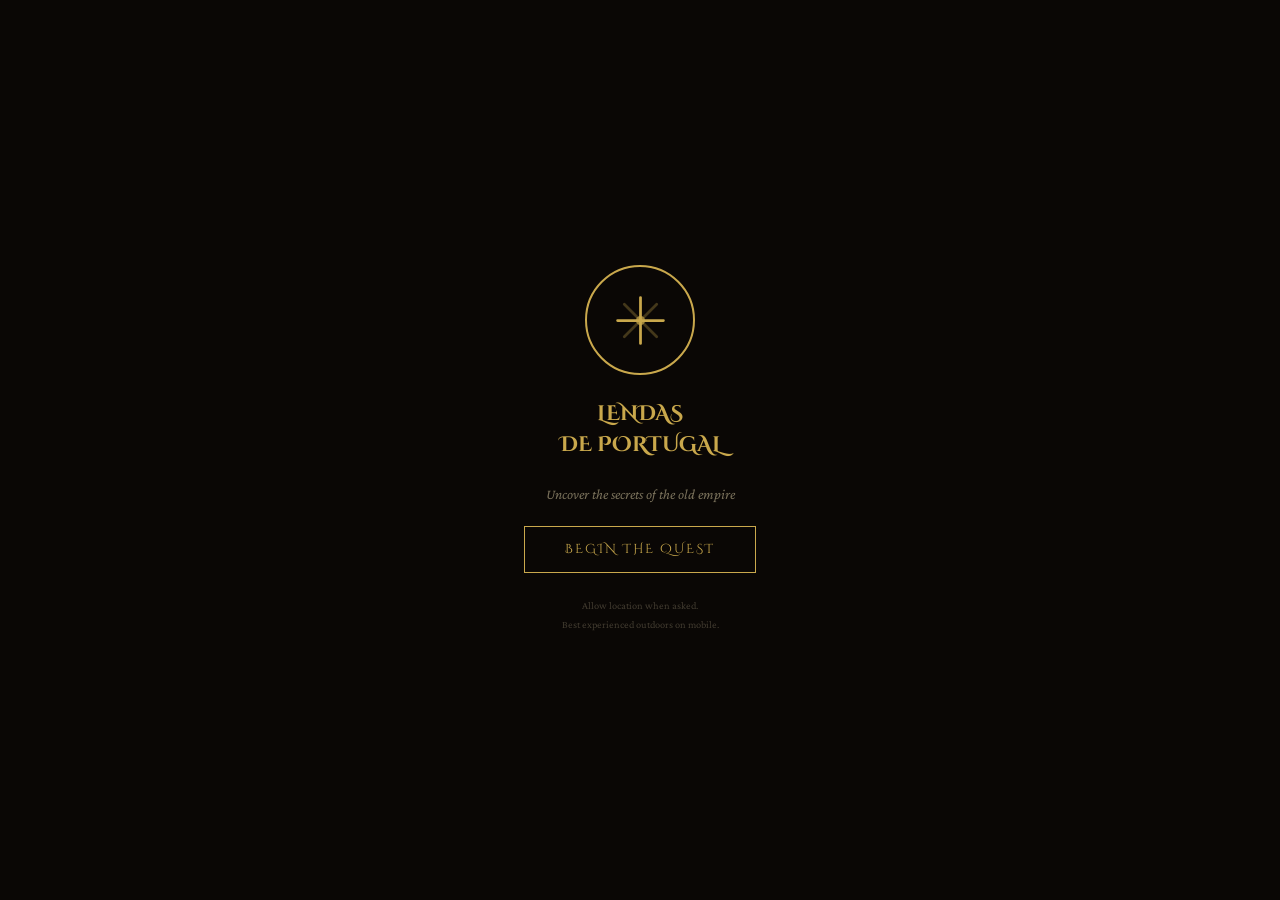
==== index.html @ df1fb3dd "rewrite - GPS polling fix for iOS" ====
<!DOCTYPE html>
<html lang="en">
<head>
  <meta charset="UTF-8"/>
  <meta name="viewport" content="width=device-width, initial-scale=1.0, user-scalable=no"/>
  <title>LENDAS DE PORTUGAL</title>
  <link href="https://fonts.googleapis.com/css2?family=Cinzel+Decorative:wght@400;700&family=Crimson+Pro:ital,wght@0,300;0,400;1,300&display=swap" rel="stylesheet"/>
  <style>
    *{box-sizing:border-box;margin:0;padding:0}
    :root{--gold:#c9a84c;--gold-light:#f0d080;--dark:#0a0705}
    body{font-family:'Crimson Pro',serif;background:var(--dark);color:#e8d9b0;height:100vh;overflow:hidden}

    .screen{position:fixed;inset:0;z-index:100;display:none;flex-direction:column;align-items:center;justify-content:center;gap:1.5rem;padding:2rem;background:var(--dark)}
    .screen.active{display:flex}
    .emblem{width:110px;height:110px;border:2px solid var(--gold);border-radius:50%;display:flex;align-items:center;justify-content:center;animation:spin 10s linear infinite}
    @keyframes spin{to{transform:rotate(360deg)}}
    .emblem svg{width:55px;height:55px}
    h1{font-family:'Cinzel Decorative',serif;font-size:1.3rem;color:var(--gold);text-align:center;line-height:1.5}
    .sub{font-style:italic;color:rgba(232,217,176,0.5);font-size:.9rem;text-align:center}
    .btn{font-family:'Cinzel Decorative',serif;font-size:.8rem;letter-spacing:.15em;padding:.9rem 2.5rem;border:1px solid var(--gold);background:transparent;color:var(--gold);cursor:pointer;transition:all .3s}
    .btn:active{background:var(--gold);color:var(--dark)}
    .hint{font-size:.65rem;color:rgba(232,217,176,0.25);text-align:center;line-height:1.8}

    #game{display:none;position:fixed;inset:0;flex-direction:column}
    #game.active{display:flex}
    #map-wrap{flex:1;position:relative;overflow:hidden;background:#0d0b08}
    canvas{position:absolute;inset:0;width:100%;height:100%}

    #debug{position:absolute;top:8px;left:8px;right:120px;font-family:monospace;font-size:.58rem;color:rgba(201,168,76,.85);background:rgba(10,7,5,.8);padding:6px 10px;border-radius:3px;line-height:1.9;pointer-events:none;z-index:10;border:1px solid rgba(201,168,76,.15)}
    #topright{position:absolute;top:8px;right:8px;text-align:right;z-index:10}
    .tokens-label{font-size:.55rem;letter-spacing:.1em;color:rgba(232,217,176,.4)}
    .tokens-val{font-family:'Cinzel Decorative',serif;font-size:1rem;color:var(--gold-light)}

    #panel{background:linear-gradient(to bottom,rgba(10,7,5,0),rgba(10,7,5,.98));padding:1rem 1.2rem 1.4rem}
    .row{display:flex;justify-content:space-between;align-items:center;margin-bottom:.4rem}
    .quest-tag{font-size:.58rem;letter-spacing:.2em;color:var(--gold);opacity:.7}
    .quest-name{font-family:'Cinzel Decorative',serif;font-size:.9rem;color:var(--gold-light);margin-bottom:.25rem}
    .quest-lore{font-style:italic;font-size:.82rem;color:rgba(232,217,176,.6);line-height:1.45;margin-bottom:.7rem}
    .dist-row{display:flex;align-items:center;gap:.7rem;margin-bottom:.7rem}
    .dist-label{font-size:.6rem;letter-spacing:.1em;color:rgba(232,217,176,.35);min-width:55px}
    .dist-bar{flex:1;height:2px;background:rgba(201,168,76,.12);border-radius:1px;overflow:hidden}
    .dist-fill{height:100%;background:var(--gold);transition:width .8s ease;width:0%}
    .dist-val{font-family:'Cinzel Decorative',serif;font-size:.72rem;color:var(--gold);min-width:48px;text-align:right}
    .poi-list{display:flex;gap:.5rem;overflow-x:auto;scrollbar-width:none;padding-bottom:2px}
    .poi-list::-webkit-scrollbar{display:none}
    .poi-card{flex-shrink:0;width:105px;border:1px solid rgba(201,168,76,.18);padding:.55rem;cursor:pointer;transition:all .2s;background:rgba(10,7,5,.5)}
    .poi-card.active{border-color:var(--gold);background:rgba(201,168,76,.07)}
    .poi-card.found{border-color:#4a9a5a;background:rgba(26,74,42,.2)}
    .poi-icon{font-size:1.2rem;margin-bottom:.15rem}
    .poi-name{font-size:.62rem;font-family:'Cinzel Decorative',serif;color:var(--gold-light);line-height:1.3}
    .poi-dist{font-size:.58rem;color:rgba(232,217,176,.3);margin-top:.1rem}
    .poi-found{font-size:.58rem;color:#4a9a5a;margin-top:.1rem}

    #found-popup{position:fixed;inset:0;z-index:200;background:rgba(10,7,5,.94);display:none;flex-direction:column;align-items:center;justify-content:center;gap:1.1rem;padding:2rem}
    #found-popup.show{display:flex}
    .found-glow{width:85px;height:85px;border-radius:50%;background:radial-gradient(circle,rgba(201,168,76,.2),transparent 70%);display:flex;align-items:center;justify-content:center;font-size:2.6rem;animation:glow 1.5s ease-in-out infinite}
    @keyframes glow{0%,100%{box-shadow:0 0 18px rgba(201,168,76,.15)}50%{box-shadow:0 0 45px rgba(201,168,76,.45)}}
    .found-title{font-family:'Cinzel Decorative',serif;font-size:1rem;color:var(--gold);text-align:center}
    .found-desc{font-style:italic;font-size:.88rem;color:rgba(232,217,176,.72);text-align:center;max-width:290px;line-height:1.55}
    .found-rl{font-size:.58rem;letter-spacing:.15em;color:rgba(201,168,76,.45);text-align:center}
    .found-rv{font-family:'Cinzel Decorative',serif;font-size:1.4rem;color:var(--gold-light);text-align:center}
  </style>
</head>
<body>

<div class="screen active" id="start-screen">
  <div class="emblem">
    <svg viewBox="0 0 60 60" fill="none">
      <path d="M30 5L30 55M5 30L55 30" stroke="#c9a84c" stroke-width="3" stroke-linecap="round"/>
      <path d="M30 5L30 55M5 30L55 30" stroke="#c9a84c" stroke-width="3" stroke-linecap="round" opacity=".3" transform="rotate(45 30 30)"/>
      <circle cx="30" cy="30" r="5" fill="#c9a84c" opacity=".7"/>
    </svg>
  </div>
  <h1>LENDAS<br/>DE PORTUGAL</h1>
  <p class="sub">Uncover the secrets of the old empire</p>
  <button class="btn" id="start-btn">BEGIN THE QUEST</button>
  <p class="hint">Allow location when asked.<br/>Best experienced outdoors on mobile.</p>
</div>

<div id="game">
  <div id="map-wrap">
    <canvas id="canvas"></canvas>
    <div id="debug">Requesting GPS...</div>
    <div id="topright">
      <div class="tokens-label">TOKENS</div>
      <div class="tokens-val" id="tokens">⚜ 0</div>
    </div>
  </div>
  <div id="panel">
    <div class="quest-tag">ACTIVE QUEST</div>
    <div class="quest-name" id="q-name">Waiting for location...</div>
    <div class="quest-lore" id="q-lore">Stand outside and allow location access.</div>
    <div class="dist-row">
      <span class="dist-label">Distance</span>
      <div class="dist-bar"><div class="dist-fill" id="dist-fill"></div></div>
      <span class="dist-val" id="dist-val">— m</span>
    </div>
    <div class="poi-list" id="poi-list"></div>
  </div>
</div>

<div id="found-popup">
  <div class="found-glow" id="f-icon">🗝️</div>
  <div class="found-title" id="f-title"></div>
  <div class="found-desc" id="f-desc"></div>
  <div class="found-rl">TOKENS AWARDED</div>
  <div class="found-rv" id="f-reward"></div>
  <button class="btn" id="found-close">CONTINUE</button>
</div>

<script>
const QUESTS = [
  { id:'templar',   name:'The Templar Cipher',     icon:'⚔️',  tokens:50,  radius:25,
    desc:'"Seek the ancient seal near the fortress walls. The knights buried their secrets where the river meets the stone."',
    lore:'You found a Templar seal — marked with the cross of the warrior monks who once guarded Portugal\'s frontier.',
    offset:{x:120,y:-80} },
  { id:'moorish',   name:'The Moorish Scroll',      icon:'📜',  tokens:75,  radius:25,
    desc:'"In the shadow of the minaret turned church, a scroll waits for eyes that dare read the old tongue."',
    lore:'An ancient Arabic scroll describes the city before the Reconquista — vibrant markets, fountains, a living world.',
    offset:{x:-90,y:150} },
  { id:'navigator', name:"The Navigator's Compass", icon:'🧭',  tokens:100, radius:25,
    desc:'"Where the caravels were born, a compass points inward. Find it before the tide erases the mark."',
    lore:'A brass compass used by a navigator of the Age of Discovery — it still points toward the unknown.',
    offset:{x:200,y:100} },
  { id:'star',      name:'The Hidden Star',          icon:'✡️',  tokens:80,  radius:25,
    desc:'"In the old Judiaria, carved where hands once lit hidden candles — a six-pointed star endures."',
    lore:'A Star of David carved secretly by conversos during the Inquisition, hidden in plain sight for centuries.',
    offset:{x:-150,y:-120} }
];

// STATE
let totalTokens=0, found=new Set(), activeIdx=0, gpsCount=0;
let originLat=null, originLng=null;
let posX=0, posY=0;
let qPos=[];
let demoMode=false;
let keys={};
let W=0,H=0,canvas,ctx;
let lastTouch=null;
const SCALE=1.8;

// ── START ──
document.getElementById('start-btn').addEventListener('click', ()=>{
  document.getElementById('start-screen').classList.remove('active');
  document.getElementById('game').classList.add('active');
  setupCanvas();
  buildPOI();
  requestAnimationFrame(drawLoop);
  startGPS();
});

// ── CANVAS ──
function setupCanvas(){
  canvas=document.getElementById('canvas');
  ctx=canvas.getContext('2d');
  sizeCanvas();
  window.addEventListener('resize', sizeCanvas);
}
function sizeCanvas(){
  const wrap=document.getElementById('map-wrap');
  W=canvas.width=wrap.clientWidth;
  H=canvas.height=wrap.clientHeight;
}

// ── GPS — uses polling via getCurrentPosition (most reliable on iOS) ──
function startGPS(){
  if(!navigator.geolocation){ startDemo(); return; }
  doGPSPoll();
  // Fallback to demo after 8s if no lock
  setTimeout(()=>{ if(!originLat) startDemo(); }, 8000);
}

function doGPSPoll(){
  navigator.geolocation.getCurrentPosition(
    pos => {
      gpsCount++;
      const lat=pos.coords.latitude;
      const lng=pos.coords.longitude;
      const acc=Math.round(pos.coords.accuracy);

      if(!originLat){
        originLat=lat; originLng=lng;
        posX=0; posY=0;
        placeQuests();
      } else {
        posX = (lng-originLng)*111320*Math.cos(originLat*Math.PI/180);
        posY = -((lat-originLat)*111320);
      }

      setDebug(`GPS ±${acc}m | updates: ${gpsCount}<br>x: ${posX.toFixed(1)}m  y: ${posY.toFixed(1)}m<br>lat: ${lat.toFixed(5)}  lng: ${lng.toFixed(5)}`);
      checkProx(); updatePanel();

      // Schedule next poll
      setTimeout(doGPSPoll, 2000);
    },
    err => {
      setDebug(`GPS err: ${err.message}`);
      if(!originLat) startDemo();
      else setTimeout(doGPSPoll, 3000); // retry
    },
    { enableHighAccuracy:true, timeout:7000, maximumAge:0 }
  );
}

function startDemo(){
  if(demoMode) return;
  demoMode=true;
  originLat=38.7169; originLng=-9.1399;
  posX=0; posY=0;
  placeQuests();
  setDebug('DEMO MODE — drag map to move');
}

function placeQuests(){
  qPos=QUESTS.map(q=>({x:q.offset.x, y:q.offset.y}));
  buildPOI(); updatePanel();
}

// ── DISTANCE ──
function dist(i){
  if(!qPos[i]) return 9999;
  const dx=qPos[i].x-posX, dy=qPos[i].y-posY;
  return Math.sqrt(dx*dx+dy*dy);
}

// ── PROXIMITY ──
function checkProx(){
  const q=QUESTS[activeIdx];
  if(!found.has(q.id) && dist(activeIdx)<q.radius) showFound(activeIdx);
}

function showFound(i){
  const q=QUESTS[i];
  found.add(q.id); totalTokens+=q.tokens;
  document.getElementById('f-icon').textContent=q.icon;
  document.getElementById('f-title').textContent=q.name.toUpperCase();
  document.getElementById('f-desc').textContent=q.lore;
  document.getElementById('f-reward').textContent=`+${q.tokens} ⚜`;
  document.getElementById('found-popup').classList.add('show');
  buildPOI();
}

document.getElementById('found-close').addEventListener('click',()=>{
  document.getElementById('found-popup').classList.remove('show');
  for(let i=0;i<QUESTS.length;i++){ if(!found.has(QUESTS[i].id)){activeIdx=i;break;} }
  updatePanel(); buildPOI();
});

// ── PANEL ──
function updatePanel(){
  const q=QUESTS[activeIdx];
  document.getElementById('q-name').textContent=q.name;
  document.getElementById('q-lore').textContent=q.desc;
  document.getElementById('tokens').textContent=`⚜ ${totalTokens}`;
  const d=dist(activeIdx);
  document.getElementById('dist-fill').style.width=(d<9999?Math.max(0,Math.min(100,100-(d/300*100))):0)+'%';
  document.getElementById('dist-val').textContent=d<9999?`${Math.round(d)} m`:'— m';
  QUESTS.forEach((_,i)=>{
    const el=document.getElementById(`pd-${i}`);
    const d2=dist(i);
    if(el) el.textContent=d2<9999?`${Math.round(d2)} m`:'— m';
  });
}

function buildPOI(){
  const list=document.getElementById('poi-list');
  list.innerHTML='';
  QUESTS.forEach((q,i)=>{
    const isF=found.has(q.id), isA=i===activeIdx;
    const c=document.createElement('div');
    c.className=`poi-card${isA?' active':''}${isF?' found':''}`;
    c.innerHTML=`<div class="poi-icon">${q.icon}</div>
      <div class="poi-name">${q.name}</div>
      <div class="poi-dist" id="pd-${i}">— m</div>
      ${isF?'<div class="poi-found">✓ FOUND</div>':''}`;
    c.onclick=()=>{ activeIdx=i; updatePanel(); buildPOI(); };
    list.appendChild(c);
  });
  updatePanel();
}

// ── DRAW ──
function drawLoop(){
  requestAnimationFrame(drawLoop);
  if(!W||!H) return;
  ctx.clearRect(0,0,W,H);
  const cx=W/2, cy=H/2, t=Date.now();

  // Grid
  ctx.strokeStyle='rgba(201,168,76,0.04)'; ctx.lineWidth=1;
  const gs=50;
  const ox=((cx-posX*SCALE)%gs+gs)%gs;
  const oy=((cy-posY*SCALE)%gs+gs)%gs;
  for(let x=ox;x<W;x+=gs){ctx.beginPath();ctx.moveTo(x,0);ctx.lineTo(x,H);ctx.stroke();}
  for(let y=oy;y<H;y+=gs){ctx.beginPath();ctx.moveTo(0,y);ctx.lineTo(W,y);ctx.stroke();}

  // Quests
  QUESTS.forEach((q,i)=>{
    if(!qPos[i]) return;
    const qx=cx+(qPos[i].x-posX)*SCALE;
    const qy=cy+(qPos[i].y-posY)*SCALE;
    const isF=found.has(q.id), isA=i===activeIdx;

    // Dashed line to active
    if(isA&&!isF){
      ctx.save(); ctx.setLineDash([4,6]);
      ctx.strokeStyle='rgba(201,168,76,0.1)'; ctx.lineWidth=1;
      ctx.beginPath(); ctx.moveTo(cx,cy); ctx.lineTo(qx,qy); ctx.stroke();
      ctx.restore();
    }

    // Pulse
    if(isA&&!isF){
      const p=0.5+0.5*Math.sin(t/500);
      ctx.beginPath(); ctx.arc(qx,qy,q.radius*SCALE*(1+p*0.35),0,Math.PI*2);
      ctx.strokeStyle=`rgba(201,168,76,${0.1*p})`; ctx.lineWidth=1; ctx.stroke();
    }

    // Radius
    ctx.beginPath(); ctx.arc(qx,qy,q.radius*SCALE,0,Math.PI*2);
    ctx.strokeStyle=isF?'rgba(74,154,90,0.2)':isA?'rgba(201,168,76,0.2)':'rgba(201,168,76,0.06)';
    ctx.lineWidth=1; ctx.stroke();
    ctx.fillStyle=isF?'rgba(74,154,90,0.04)':isA?'rgba(201,168,76,0.04)':'transparent';
    ctx.fill();

    // Marker
    ctx.beginPath(); ctx.arc(qx,qy,14,0,Math.PI*2);
    ctx.fillStyle=isF?'#0d2a12':isA?'rgba(201,168,76,0.12)':'rgba(10,7,5,0.85)';
    ctx.fill();
    ctx.strokeStyle=isF?'#4a9a5a':isA?'#c9a84c':'rgba(201,168,76,0.25)';
    ctx.lineWidth=isA?2:1; ctx.stroke();

    ctx.font='13px serif'; ctx.textAlign='center'; ctx.textBaseline='middle';
    ctx.fillText(q.icon,qx,qy);

    ctx.font='9px serif'; ctx.textBaseline='top';
    ctx.fillStyle=isF?'#4a9a5a':isA?'#c9a84c':'rgba(201,168,76,0.4)';
    ctx.fillText(q.name,qx,qy+17);
  });

  // Player
  const p2=0.5+0.5*Math.sin(t/350);
  ctx.beginPath(); ctx.arc(cx,cy,12+p2*2,0,Math.PI*2);
  ctx.strokeStyle=`rgba(201,168,76,${0.12*p2})`; ctx.lineWidth=2; ctx.stroke();
  ctx.beginPath(); ctx.arc(cx,cy,7,0,Math.PI*2);
  ctx.fillStyle='#c9a84c'; ctx.fill();
  ctx.strokeStyle='#f0d080'; ctx.lineWidth=1.5; ctx.stroke();
}

// ── DEBUG ──
function setDebug(html){ const el=document.getElementById('debug'); if(el) el.innerHTML=html; }

// ── KEYBOARD ──
document.addEventListener('keydown',e=>keys[e.key]=true);
document.addEventListener('keyup',e=>keys[e.key]=false);
setInterval(()=>{
  if(!demoMode) return;
  const spd=3; let moved=false;
  if(keys['ArrowUp']   ||keys['w']){posY-=spd;moved=true;}
  if(keys['ArrowDown'] ||keys['s']){posY+=spd;moved=true;}
  if(keys['ArrowLeft'] ||keys['a']){posX-=spd;moved=true;}
  if(keys['ArrowRight']||keys['d']){posX+=spd;moved=true;}
  if(moved){checkProx();updatePanel();}
},30);

// ── TOUCH DRAG (demo) ──
const mapWrap=document.getElementById('map-wrap');
mapWrap.addEventListener('touchstart',e=>{
  lastTouch={x:e.touches[0].clientX,y:e.touches[0].clientY};
},{passive:true});
mapWrap.addEventListener('touchmove',e=>{
  if(!lastTouch||!demoMode) return;
  const dx=e.touches[0].clientX-lastTouch.x;
  const dy=e.touches[0].clientY-lastTouch.y;
  posX-=dx/SCALE; posY-=dy/SCALE;
  lastTouch={x:e.touches[0].clientX,y:e.touches[0].clientY};
  checkProx(); updatePanel();
},{passive:true});
mapWrap.addEventListener('touchend',()=>lastTouch=null);
</script>
</body>
</html>
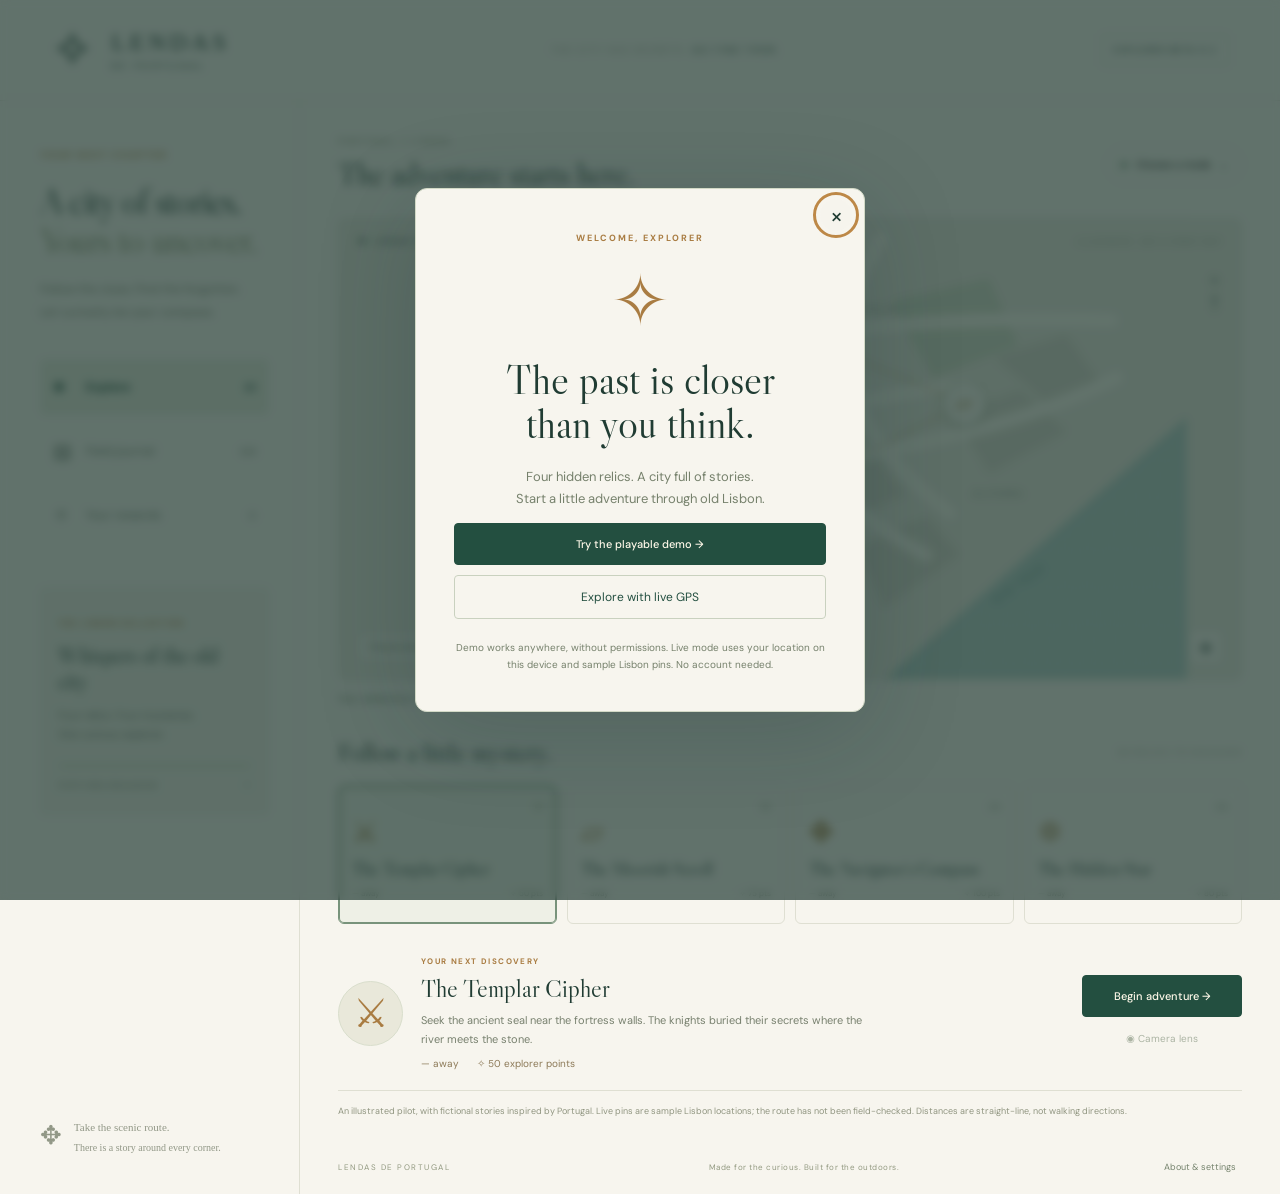
==== commit 87770c68: "v1 beta 1.0.0 from chatgpt astra" ====
--- a/index.html
+++ b/index.html
@@ -1,382 +1,41 @@
-<!DOCTYPE html>
-<html lang="en">
-<head>
-  <meta charset="UTF-8"/>
-  <meta name="viewport" content="width=device-width, initial-scale=1.0, user-scalable=no"/>
-  <title>LENDAS DE PORTUGAL</title>
-  <link href="https://fonts.googleapis.com/css2?family=Cinzel+Decorative:wght@400;700&family=Crimson+Pro:ital,wght@0,300;0,400;1,300&display=swap" rel="stylesheet"/>
-  <style>
-    *{box-sizing:border-box;margin:0;padding:0}
-    :root{--gold:#c9a84c;--gold-light:#f0d080;--dark:#0a0705}
-    body{font-family:'Crimson Pro',serif;background:var(--dark);color:#e8d9b0;height:100vh;overflow:hidden}
-
-    .screen{position:fixed;inset:0;z-index:100;display:none;flex-direction:column;align-items:center;justify-content:center;gap:1.5rem;padding:2rem;background:var(--dark)}
-    .screen.active{display:flex}
-    .emblem{width:110px;height:110px;border:2px solid var(--gold);border-radius:50%;display:flex;align-items:center;justify-content:center;animation:spin 10s linear infinite}
-    @keyframes spin{to{transform:rotate(360deg)}}
-    .emblem svg{width:55px;height:55px}
-    h1{font-family:'Cinzel Decorative',serif;font-size:1.3rem;color:var(--gold);text-align:center;line-height:1.5}
-    .sub{font-style:italic;color:rgba(232,217,176,0.5);font-size:.9rem;text-align:center}
-    .btn{font-family:'Cinzel Decorative',serif;font-size:.8rem;letter-spacing:.15em;padding:.9rem 2.5rem;border:1px solid var(--gold);background:transparent;color:var(--gold);cursor:pointer;transition:all .3s}
-    .btn:active{background:var(--gold);color:var(--dark)}
-    .hint{font-size:.65rem;color:rgba(232,217,176,0.25);text-align:center;line-height:1.8}
-
-    #game{display:none;position:fixed;inset:0;flex-direction:column}
-    #game.active{display:flex}
-    #map-wrap{flex:1;position:relative;overflow:hidden;background:#0d0b08}
-    canvas{position:absolute;inset:0;width:100%;height:100%}
-
-    #debug{position:absolute;top:8px;left:8px;right:120px;font-family:monospace;font-size:.58rem;color:rgba(201,168,76,.85);background:rgba(10,7,5,.8);padding:6px 10px;border-radius:3px;line-height:1.9;pointer-events:none;z-index:10;border:1px solid rgba(201,168,76,.15)}
-    #topright{position:absolute;top:8px;right:8px;text-align:right;z-index:10}
-    .tokens-label{font-size:.55rem;letter-spacing:.1em;color:rgba(232,217,176,.4)}
-    .tokens-val{font-family:'Cinzel Decorative',serif;font-size:1rem;color:var(--gold-light)}
-
-    #panel{background:linear-gradient(to bottom,rgba(10,7,5,0),rgba(10,7,5,.98));padding:1rem 1.2rem 1.4rem}
-    .row{display:flex;justify-content:space-between;align-items:center;margin-bottom:.4rem}
-    .quest-tag{font-size:.58rem;letter-spacing:.2em;color:var(--gold);opacity:.7}
-    .quest-name{font-family:'Cinzel Decorative',serif;font-size:.9rem;color:var(--gold-light);margin-bottom:.25rem}
-    .quest-lore{font-style:italic;font-size:.82rem;color:rgba(232,217,176,.6);line-height:1.45;margin-bottom:.7rem}
-    .dist-row{display:flex;align-items:center;gap:.7rem;margin-bottom:.7rem}
-    .dist-label{font-size:.6rem;letter-spacing:.1em;color:rgba(232,217,176,.35);min-width:55px}
-    .dist-bar{flex:1;height:2px;background:rgba(201,168,76,.12);border-radius:1px;overflow:hidden}
-    .dist-fill{height:100%;background:var(--gold);transition:width .8s ease;width:0%}
-    .dist-val{font-family:'Cinzel Decorative',serif;font-size:.72rem;color:var(--gold);min-width:48px;text-align:right}
-    .poi-list{display:flex;gap:.5rem;overflow-x:auto;scrollbar-width:none;padding-bottom:2px}
-    .poi-list::-webkit-scrollbar{display:none}
-    .poi-card{flex-shrink:0;width:105px;border:1px solid rgba(201,168,76,.18);padding:.55rem;cursor:pointer;transition:all .2s;background:rgba(10,7,5,.5)}
-    .poi-card.active{border-color:var(--gold);background:rgba(201,168,76,.07)}
-    .poi-card.found{border-color:#4a9a5a;background:rgba(26,74,42,.2)}
-    .poi-icon{font-size:1.2rem;margin-bottom:.15rem}
-    .poi-name{font-size:.62rem;font-family:'Cinzel Decorative',serif;color:var(--gold-light);line-height:1.3}
-    .poi-dist{font-size:.58rem;color:rgba(232,217,176,.3);margin-top:.1rem}
-    .poi-found{font-size:.58rem;color:#4a9a5a;margin-top:.1rem}
-
-    #found-popup{position:fixed;inset:0;z-index:200;background:rgba(10,7,5,.94);display:none;flex-direction:column;align-items:center;justify-content:center;gap:1.1rem;padding:2rem}
-    #found-popup.show{display:flex}
-    .found-glow{width:85px;height:85px;border-radius:50%;background:radial-gradient(circle,rgba(201,168,76,.2),transparent 70%);display:flex;align-items:center;justify-content:center;font-size:2.6rem;animation:glow 1.5s ease-in-out infinite}
-    @keyframes glow{0%,100%{box-shadow:0 0 18px rgba(201,168,76,.15)}50%{box-shadow:0 0 45px rgba(201,168,76,.45)}}
-    .found-title{font-family:'Cinzel Decorative',serif;font-size:1rem;color:var(--gold);text-align:center}
-    .found-desc{font-style:italic;font-size:.88rem;color:rgba(232,217,176,.72);text-align:center;max-width:290px;line-height:1.55}
-    .found-rl{font-size:.58rem;letter-spacing:.15em;color:rgba(201,168,76,.45);text-align:center}
-    .found-rv{font-family:'Cinzel Decorative',serif;font-size:1.4rem;color:var(--gold-light);text-align:center}
-  </style>
-</head>
+<!doctype html>
+<html lang="en"><head><meta charset="utf-8"><meta name="viewport" content="width=device-width,initial-scale=1,viewport-fit=cover"><meta name="theme-color" content="#183f36"><meta name="description" content="A playable historical treasure hunt through Lisbon. Lendas de Portugal beta."><title>Lendas de Portugal · Explorer beta</title><link rel="stylesheet" href="styles.css"><script defer src="vendor/capacitor.js"></script><script defer src="quests.js"></script><script defer src="core.js"></script><script defer src="app.js"></script></head>
 <body>
-
-<div class="screen active" id="start-screen">
-  <div class="emblem">
-    <svg viewBox="0 0 60 60" fill="none">
-      <path d="M30 5L30 55M5 30L55 30" stroke="#c9a84c" stroke-width="3" stroke-linecap="round"/>
-      <path d="M30 5L30 55M5 30L55 30" stroke="#c9a84c" stroke-width="3" stroke-linecap="round" opacity=".3" transform="rotate(45 30 30)"/>
-      <circle cx="30" cy="30" r="5" fill="#c9a84c" opacity=".7"/>
-    </svg>
-  </div>
-  <h1>LENDAS<br/>DE PORTUGAL</h1>
-  <p class="sub">Uncover the secrets of the old empire</p>
-  <button class="btn" id="start-btn">BEGIN THE QUEST</button>
-  <p class="hint">Allow location when asked.<br/>Best experienced outdoors on mobile.</p>
+<header><a class="brand" href="#" aria-label="Lendas de Portugal home"><span class="brand-mark">✧</span><span>LENDAS<span class="brand-sub">DE PORTUGAL</span></span></a><div class="edition">THE CITY HAS SECRETS. <span>GO FIND THEM.</span></div><span class="beta">EXPLORER BETA 0.2</span></header>
+<div class="shell">
+<aside><div class="eyebrow">YOUR NEXT CHAPTER</div><h1>A city of stories.<br><em>Yours to uncover.</em></h1><p class="intro">Follow the clues. Find the forgotten.<br>Let curiosity be your compass.</p>
+<nav aria-label="Game sections"><button class="nav active" data-view="explore"><span>⌖</span> Explore <small>01</small></button><button class="nav" data-view="journal"><span>▤</span> Field journal <small id="journal-count">0/4</small></button><button class="nav" data-view="rewards"><span>✧</span> Your rewards <small id="nav-points">0</small></button></nav>
+<div class="expedition"><span class="eyebrow">THE LISBON COLLECTION</span><h3>Whispers of the old city</h3><p>Four relics. Four mysteries.<br>One curious explorer.</p><div class="progress-track"><div id="progress"></div></div><div class="progress-copy"><span id="progress-label">0 of 4 relics discovered</span><span>✧</span></div></div>
+<div class="side-foot"><span class="tiny-compass">✥</span><p>Take the scenic route.<br><strong>There is a story around every corner.</strong></p></div></aside>
+<main>
+<div class="main-heading"><div><div class="eyebrow">PORTUGAL / LISBON</div><h2 id="view-title">The adventure starts here.</h2></div><button id="mode-button" class="mode"><span class="status-dot"></span><span id="mode-label">Choose a mode</span> <span>⌄</span></button></div>
+<section id="explore" class="view">
+<div class="map" id="map"><div class="map-caption"><span class="live-dot"></span> LISBON PILOT ROUTE <span class="map-label">ILLUSTRATED · NOT A STREET MAP</span></div>
+<svg id="map-svg" viewBox="0 0 1000 580" role="img" aria-label="Illustrated Lisbon quest map, north up. Use quest buttons below to select a destination.">
+<defs><pattern id="grid" width="32" height="32" patternUnits="userSpaceOnUse"><path d="M32 0H0V32" fill="none" stroke="#183f36" stroke-opacity=".035"/></pattern><pattern id="water" width="28" height="16" patternUnits="userSpaceOnUse"><path d="M0 8q7-5 14 0t14 0" fill="none" stroke="#568e83" stroke-opacity=".14"/></pattern><filter id="shadow"><feDropShadow dx="0" dy="4" stdDeviation="5" flood-opacity=".13"/></filter></defs>
+<rect width="1000" height="580" fill="#eae9df"/><rect width="1000" height="580" fill="url(#grid)"/>
+<path d="M620 580L1000 250V580Z" fill="#b9d3cc"/><path d="M620 580L1000 250V580Z" fill="url(#water)"/>
+<g fill="#d7dfcc" stroke="#cdd8c2" stroke-width="2"><path d="M135 100l100-40 67 100-67 52-83-29Z"/><path d="M630 105l120-28 35 81-104 40Z"/><path d="M155 380l125-30 19 66-118 65Z"/></g>
+<g fill="#dddcd1" stroke="#d0d0c3" stroke-width="1.3"><path d="M325 73l73 4-9 85-67-14Z"/><path d="M421 79l102 10-16 64-80 12Z"/><path d="M330 204l87-16 31 78-108 21Z"/><path d="M469 196l69-18 48 68-103 26Z"/><path d="M361 325l85-23 28 76-92 28Z"/><path d="M505 304l82-29 57 72-114 47Z"/><path d="M586 415l86-39 40 47-93 66Z"/><path d="M707 247l83-30 57 51-95 51Z"/><path d="M760 175l88-28 44 64-65 22Z"/><path d="M308 451l74-27 45 63-108 24Z"/></g>
+<g fill="none" stroke="#faf8ee" stroke-width="16" stroke-linecap="round"><path d="M90 310Q340 111 906 128"/><path d="M234 35q78 177 87 265t173 264"/><path d="M400 20q-6 155 83 253t189 151"/><path d="M615 25q-119 188 87 346"/><path d="M160 480q222-147 426-182t326-98"/><path d="M100 383q319-135 623-175"/></g>
+<g font-family="system-ui,sans-serif" font-size="12" letter-spacing="3" fill="#8b9585"><text x="147" y="255">MOURARIA</text><text x="562" y="118">CASTELO</text><text x="730" y="350">ALFAMA</text><text x="359" y="455">BAIXA</text><text x="760" y="485" transform="rotate(-35 760 485)" fill="#5a8d82">RIO TEJO</text></g>
+<path id="quest-path" fill="none" stroke="#ae814b" stroke-width="2" stroke-dasharray="5 7"/>
+<g id="markers"></g><g id="player"><circle r="24" fill="#2f6d5b" opacity=".10"/><circle r="14" fill="#fff"/><circle r="9" fill="#215a49"/><path d="M0-29l-5 10h10Z" fill="#215a49"/></g>
+</svg>
+<div class="north">N<span>↑</span></div><div class="map-bottom"><span id="map-help">Choose demo or live GPS to begin</span><button id="center-btn" class="icon-btn" title="Locate explorer" aria-label="Locate explorer">⌖</button></div>
 </div>
-
-<div id="game">
-  <div id="map-wrap">
-    <canvas id="canvas"></canvas>
-    <div id="debug">Requesting GPS...</div>
-    <div id="topright">
-      <div class="tokens-label">TOKENS</div>
-      <div class="tokens-val" id="tokens">⚜ 0</div>
-    </div>
-  </div>
-  <div id="panel">
-    <div class="quest-tag">ACTIVE QUEST</div>
-    <div class="quest-name" id="q-name">Waiting for location...</div>
-    <div class="quest-lore" id="q-lore">Stand outside and allow location access.</div>
-    <div class="dist-row">
-      <span class="dist-label">Distance</span>
-      <div class="dist-bar"><div class="dist-fill" id="dist-fill"></div></div>
-      <span class="dist-val" id="dist-val">— m</span>
-    </div>
-    <div class="poi-list" id="poi-list"></div>
-  </div>
-</div>
-
-<div id="found-popup">
-  <div class="found-glow" id="f-icon">🗝️</div>
-  <div class="found-title" id="f-title"></div>
-  <div class="found-desc" id="f-desc"></div>
-  <div class="found-rl">TOKENS AWARDED</div>
-  <div class="found-rv" id="f-reward"></div>
-  <button class="btn" id="found-close">CONTINUE</button>
-</div>
-
-<script>
-const QUESTS = [
-  { id:'templar',   name:'The Templar Cipher',     icon:'⚔️',  tokens:50,  radius:25,
-    desc:'"Seek the ancient seal near the fortress walls. The knights buried their secrets where the river meets the stone."',
-    lore:'You found a Templar seal — marked with the cross of the warrior monks who once guarded Portugal\'s frontier.',
-    offset:{x:120,y:-80} },
-  { id:'moorish',   name:'The Moorish Scroll',      icon:'📜',  tokens:75,  radius:25,
-    desc:'"In the shadow of the minaret turned church, a scroll waits for eyes that dare read the old tongue."',
-    lore:'An ancient Arabic scroll describes the city before the Reconquista — vibrant markets, fountains, a living world.',
-    offset:{x:-90,y:150} },
-  { id:'navigator', name:"The Navigator's Compass", icon:'🧭',  tokens:100, radius:25,
-    desc:'"Where the caravels were born, a compass points inward. Find it before the tide erases the mark."',
-    lore:'A brass compass used by a navigator of the Age of Discovery — it still points toward the unknown.',
-    offset:{x:200,y:100} },
-  { id:'star',      name:'The Hidden Star',          icon:'✡️',  tokens:80,  radius:25,
-    desc:'"In the old Judiaria, carved where hands once lit hidden candles — a six-pointed star endures."',
-    lore:'A Star of David carved secretly by conversos during the Inquisition, hidden in plain sight for centuries.',
-    offset:{x:-150,y:-120} }
-];
-
-// STATE
-let totalTokens=0, found=new Set(), activeIdx=0, gpsCount=0;
-let originLat=null, originLng=null;
-let posX=0, posY=0;
-let qPos=[];
-let demoMode=false;
-let keys={};
-let W=0,H=0,canvas,ctx;
-let lastTouch=null;
-const SCALE=1.8;
-
-// ── START ──
-document.getElementById('start-btn').addEventListener('click', ()=>{
-  document.getElementById('start-screen').classList.remove('active');
-  document.getElementById('game').classList.add('active');
-  setupCanvas();
-  buildPOI();
-  requestAnimationFrame(drawLoop);
-  startGPS();
-});
-
-// ── CANVAS ──
-function setupCanvas(){
-  canvas=document.getElementById('canvas');
-  ctx=canvas.getContext('2d');
-  sizeCanvas();
-  window.addEventListener('resize', sizeCanvas);
-}
-function sizeCanvas(){
-  const wrap=document.getElementById('map-wrap');
-  W=canvas.width=wrap.clientWidth;
-  H=canvas.height=wrap.clientHeight;
-}
-
-// ── GPS — uses polling via getCurrentPosition (most reliable on iOS) ──
-function startGPS(){
-  if(!navigator.geolocation){ startDemo(); return; }
-  doGPSPoll();
-  // Fallback to demo after 8s if no lock
-  setTimeout(()=>{ if(!originLat) startDemo(); }, 8000);
-}
-
-function doGPSPoll(){
-  navigator.geolocation.getCurrentPosition(
-    pos => {
-      gpsCount++;
-      const lat=pos.coords.latitude;
-      const lng=pos.coords.longitude;
-      const acc=Math.round(pos.coords.accuracy);
-
-      if(!originLat){
-        originLat=lat; originLng=lng;
-        posX=0; posY=0;
-        placeQuests();
-      } else {
-        posX = (lng-originLng)*111320*Math.cos(originLat*Math.PI/180);
-        posY = -((lat-originLat)*111320);
-      }
-
-      setDebug(`GPS ±${acc}m | updates: ${gpsCount}<br>x: ${posX.toFixed(1)}m  y: ${posY.toFixed(1)}m<br>lat: ${lat.toFixed(5)}  lng: ${lng.toFixed(5)}`);
-      checkProx(); updatePanel();
-
-      // Schedule next poll
-      setTimeout(doGPSPoll, 2000);
-    },
-    err => {
-      setDebug(`GPS err: ${err.message}`);
-      if(!originLat) startDemo();
-      else setTimeout(doGPSPoll, 3000); // retry
-    },
-    { enableHighAccuracy:true, timeout:7000, maximumAge:0 }
-  );
-}
-
-function startDemo(){
-  if(demoMode) return;
-  demoMode=true;
-  originLat=38.7169; originLng=-9.1399;
-  posX=0; posY=0;
-  placeQuests();
-  setDebug('DEMO MODE — drag map to move');
-}
-
-function placeQuests(){
-  qPos=QUESTS.map(q=>({x:q.offset.x, y:q.offset.y}));
-  buildPOI(); updatePanel();
-}
-
-// ── DISTANCE ──
-function dist(i){
-  if(!qPos[i]) return 9999;
-  const dx=qPos[i].x-posX, dy=qPos[i].y-posY;
-  return Math.sqrt(dx*dx+dy*dy);
-}
-
-// ── PROXIMITY ──
-function checkProx(){
-  const q=QUESTS[activeIdx];
-  if(!found.has(q.id) && dist(activeIdx)<q.radius) showFound(activeIdx);
-}
-
-function showFound(i){
-  const q=QUESTS[i];
-  found.add(q.id); totalTokens+=q.tokens;
-  document.getElementById('f-icon').textContent=q.icon;
-  document.getElementById('f-title').textContent=q.name.toUpperCase();
-  document.getElementById('f-desc').textContent=q.lore;
-  document.getElementById('f-reward').textContent=`+${q.tokens} ⚜`;
-  document.getElementById('found-popup').classList.add('show');
-  buildPOI();
-}
-
-document.getElementById('found-close').addEventListener('click',()=>{
-  document.getElementById('found-popup').classList.remove('show');
-  for(let i=0;i<QUESTS.length;i++){ if(!found.has(QUESTS[i].id)){activeIdx=i;break;} }
-  updatePanel(); buildPOI();
-});
-
-// ── PANEL ──
-function updatePanel(){
-  const q=QUESTS[activeIdx];
-  document.getElementById('q-name').textContent=q.name;
-  document.getElementById('q-lore').textContent=q.desc;
-  document.getElementById('tokens').textContent=`⚜ ${totalTokens}`;
-  const d=dist(activeIdx);
-  document.getElementById('dist-fill').style.width=(d<9999?Math.max(0,Math.min(100,100-(d/300*100))):0)+'%';
-  document.getElementById('dist-val').textContent=d<9999?`${Math.round(d)} m`:'— m';
-  QUESTS.forEach((_,i)=>{
-    const el=document.getElementById(`pd-${i}`);
-    const d2=dist(i);
-    if(el) el.textContent=d2<9999?`${Math.round(d2)} m`:'— m';
-  });
-}
-
-function buildPOI(){
-  const list=document.getElementById('poi-list');
-  list.innerHTML='';
-  QUESTS.forEach((q,i)=>{
-    const isF=found.has(q.id), isA=i===activeIdx;
-    const c=document.createElement('div');
-    c.className=`poi-card${isA?' active':''}${isF?' found':''}`;
-    c.innerHTML=`<div class="poi-icon">${q.icon}</div>
-      <div class="poi-name">${q.name}</div>
-      <div class="poi-dist" id="pd-${i}">— m</div>
-      ${isF?'<div class="poi-found">✓ FOUND</div>':''}`;
-    c.onclick=()=>{ activeIdx=i; updatePanel(); buildPOI(); };
-    list.appendChild(c);
-  });
-  updatePanel();
-}
-
-// ── DRAW ──
-function drawLoop(){
-  requestAnimationFrame(drawLoop);
-  if(!W||!H) return;
-  ctx.clearRect(0,0,W,H);
-  const cx=W/2, cy=H/2, t=Date.now();
-
-  // Grid
-  ctx.strokeStyle='rgba(201,168,76,0.04)'; ctx.lineWidth=1;
-  const gs=50;
-  const ox=((cx-posX*SCALE)%gs+gs)%gs;
-  const oy=((cy-posY*SCALE)%gs+gs)%gs;
-  for(let x=ox;x<W;x+=gs){ctx.beginPath();ctx.moveTo(x,0);ctx.lineTo(x,H);ctx.stroke();}
-  for(let y=oy;y<H;y+=gs){ctx.beginPath();ctx.moveTo(0,y);ctx.lineTo(W,y);ctx.stroke();}
-
-  // Quests
-  QUESTS.forEach((q,i)=>{
-    if(!qPos[i]) return;
-    const qx=cx+(qPos[i].x-posX)*SCALE;
-    const qy=cy+(qPos[i].y-posY)*SCALE;
-    const isF=found.has(q.id), isA=i===activeIdx;
-
-    // Dashed line to active
-    if(isA&&!isF){
-      ctx.save(); ctx.setLineDash([4,6]);
-      ctx.strokeStyle='rgba(201,168,76,0.1)'; ctx.lineWidth=1;
-      ctx.beginPath(); ctx.moveTo(cx,cy); ctx.lineTo(qx,qy); ctx.stroke();
-      ctx.restore();
-    }
-
-    // Pulse
-    if(isA&&!isF){
-      const p=0.5+0.5*Math.sin(t/500);
-      ctx.beginPath(); ctx.arc(qx,qy,q.radius*SCALE*(1+p*0.35),0,Math.PI*2);
-      ctx.strokeStyle=`rgba(201,168,76,${0.1*p})`; ctx.lineWidth=1; ctx.stroke();
-    }
-
-    // Radius
-    ctx.beginPath(); ctx.arc(qx,qy,q.radius*SCALE,0,Math.PI*2);
-    ctx.strokeStyle=isF?'rgba(74,154,90,0.2)':isA?'rgba(201,168,76,0.2)':'rgba(201,168,76,0.06)';
-    ctx.lineWidth=1; ctx.stroke();
-    ctx.fillStyle=isF?'rgba(74,154,90,0.04)':isA?'rgba(201,168,76,0.04)':'transparent';
-    ctx.fill();
-
-    // Marker
-    ctx.beginPath(); ctx.arc(qx,qy,14,0,Math.PI*2);
-    ctx.fillStyle=isF?'#0d2a12':isA?'rgba(201,168,76,0.12)':'rgba(10,7,5,0.85)';
-    ctx.fill();
-    ctx.strokeStyle=isF?'#4a9a5a':isA?'#c9a84c':'rgba(201,168,76,0.25)';
-    ctx.lineWidth=isA?2:1; ctx.stroke();
-
-    ctx.font='13px serif'; ctx.textAlign='center'; ctx.textBaseline='middle';
-    ctx.fillText(q.icon,qx,qy);
-
-    ctx.font='9px serif'; ctx.textBaseline='top';
-    ctx.fillStyle=isF?'#4a9a5a':isA?'#c9a84c':'rgba(201,168,76,0.4)';
-    ctx.fillText(q.name,qx,qy+17);
-  });
-
-  // Player
-  const p2=0.5+0.5*Math.sin(t/350);
-  ctx.beginPath(); ctx.arc(cx,cy,12+p2*2,0,Math.PI*2);
-  ctx.strokeStyle=`rgba(201,168,76,${0.12*p2})`; ctx.lineWidth=2; ctx.stroke();
-  ctx.beginPath(); ctx.arc(cx,cy,7,0,Math.PI*2);
-  ctx.fillStyle='#c9a84c'; ctx.fill();
-  ctx.strokeStyle='#f0d080'; ctx.lineWidth=1.5; ctx.stroke();
-}
-
-// ── DEBUG ──
-function setDebug(html){ const el=document.getElementById('debug'); if(el) el.innerHTML=html; }
-
-// ── KEYBOARD ──
-document.addEventListener('keydown',e=>keys[e.key]=true);
-document.addEventListener('keyup',e=>keys[e.key]=false);
-setInterval(()=>{
-  if(!demoMode) return;
-  const spd=3; let moved=false;
-  if(keys['ArrowUp']   ||keys['w']){posY-=spd;moved=true;}
-  if(keys['ArrowDown'] ||keys['s']){posY+=spd;moved=true;}
-  if(keys['ArrowLeft'] ||keys['a']){posX-=spd;moved=true;}
-  if(keys['ArrowRight']||keys['d']){posX+=spd;moved=true;}
-  if(moved){checkProx();updatePanel();}
-},30);
-
-// ── TOUCH DRAG (demo) ──
-const mapWrap=document.getElementById('map-wrap');
-mapWrap.addEventListener('touchstart',e=>{
-  lastTouch={x:e.touches[0].clientX,y:e.touches[0].clientY};
-},{passive:true});
-mapWrap.addEventListener('touchmove',e=>{
-  if(!lastTouch||!demoMode) return;
-  const dx=e.touches[0].clientX-lastTouch.x;
-  const dy=e.touches[0].clientY-lastTouch.y;
-  posX-=dx/SCALE; posY-=dy/SCALE;
-  lastTouch={x:e.touches[0].clientX,y:e.touches[0].clientY};
-  checkProx(); updatePanel();
-},{passive:true});
-mapWrap.addEventListener('touchend',()=>lastTouch=null);
-</script>
-</body>
-</html>
+<div class="status-bar"><span id="gps-status" role="status" aria-live="polite">Your adventure, at your own pace.</span><button id="retry-gps" hidden>Retry GPS</button><button id="compass-button" hidden>Enable compass</button></div>
+<div class="quest-heading"><h3>Follow a little mystery.</h3><span>04 RELICS TO DISCOVER</span></div><div id="quest-list" class="quest-list"></div>
+<div id="active-quest" class="active-quest"><div class="quest-symbol" id="active-symbol">✧</div><div class="quest-detail"><div class="eyebrow" id="quest-kicker">YOUR FIRST DISCOVERY</div><h3 id="quest-name"></h3><p id="quest-desc"></p><div class="quest-meta"><span id="distance">— m away</span><span id="quest-reward"></span></div></div><div class="quest-actions"><button id="discover" class="primary">Find this relic →</button><button id="camera-button" class="text-btn">◉ Camera lens</button><button id="walk-button" class="text-btn" hidden>Walk toward relic →</button></div></div>
+<p class="route-note">An illustrated pilot, with fictional stories inspired by Portugal. Live pins are sample Lisbon locations; the route has not been field-checked. Distances are straight-line, not walking directions.</p>
+</section>
+<section id="journal" class="view" hidden><div class="section-intro"><span class="eyebrow">COLLECT MOMENTS, NOT THINGS</span><h2>Your story, so far.</h2><p>Every relic has a story. The ones you discover will be kept here, on this device.</p></div><div id="journal-list" class="journal-list"></div></section>
+<section id="rewards" class="view" hidden><div class="reward-hero"><span class="eyebrow">A LITTLE CURIOSITY GOES A LONG WAY</span><div class="reward-star">✧</div><h2><span id="reward-total">0</span> explorer points</h2><p>Earned one discovery at a time.</p><span class="pill">BETA POINTS · NO CASH VALUE</span></div><div class="reward-info"><h3>Explore first. Rewards will follow.</h3><p>Collect all four relics to earn the Old City Explorer badge. Partner discounts and real-world redemption are not available in this beta.</p><div id="badge" class="badge">♜ &nbsp; Old City Explorer <span>0 / 4 relics</span></div></div></section>
+<footer><span>LENDAS DE PORTUGAL</span><span>Made for the curious. Built for the outdoors.</span><button id="settings-button">About & settings</button></footer>
+</main></div>
+<dialog id="welcome"><button class="close" aria-label="Close dialog">×</button><span class="eyebrow">WELCOME, EXPLORER</span><div class="welcome-art">✧</div><h2>The past is closer<br>than you think.</h2><p>Four hidden relics. A city full of stories.<br>Start a little adventure through old Lisbon.</p><button id="start-demo" class="primary wide">Try the playable demo →</button><button id="start-live" class="secondary wide">Explore with live GPS</button><p class="fine">Demo works anywhere, without permissions. Live mode uses your location on this device and sample Lisbon pins. No account needed.</p></dialog>
+<dialog id="puzzle"><button class="close" aria-label="Close puzzle">×</button><span class="eyebrow">A SECRET WAITING TO BE UNLOCKED</span><div id="puzzle-icon" class="welcome-art"></div><h2 id="puzzle-title"></h2><p id="puzzle-question"></p><div id="answers"></div><p id="puzzle-feedback" role="status"></p></dialog>
+<dialog id="settings"><button class="close" aria-label="Close settings">×</button><span class="eyebrow">EXPLORER NOTES</span><h2>A small beta.<br>A bigger adventure.</h2><p>Your four original quests, now with puzzles and saved progress. Demo and live collections are kept separate.</p><p>Camera lens is a screen overlay, not world-anchored AR. Location stays on your device. There is no crypto, account system, or real reward redemption.</p><button id="change-mode" class="secondary wide">Change exploration mode</button><button id="reset-progress" class="text-btn wide">Reset this mode’s progress</button><p id="storage-status" class="fine"></p><p class="fine">When exploring, stop somewhere safe before using the camera. Only enter public, accessible spaces.</p></dialog>
+<dialog id="camera"><video id="camera-video" autoplay muted playsinline></video><button class="close" aria-label="Close camera">×</button><div class="camera-caption">CAMERA LENS <span>SCREEN OVERLAY · BETA</span></div><div class="camera-relic" id="camera-relic">✧</div><div class="camera-bottom"><h2 id="camera-title"></h2><p id="camera-status" role="status"></p><button id="camera-discover" class="primary">Solve the clue →</button></div></dialog>
+<div id="toast" role="status" aria-live="polite"></div>
+</body></html>
--- a/styles.css
+++ b/styles.css
@@ -0,0 +1,6 @@
+@import url('https://fonts.googleapis.com/css2?family=DM+Sans:wght@400;500;600;700&family=Libre+Caslon+Display&display=swap');
+:root{--paper:#f7f5ee;--ink:#203c33;--muted:#7b8174;--line:#dfdfd2;--green:#234f40;--gold:#a97c42}*{box-sizing:border-box}body{margin:0;background:var(--paper);color:var(--ink);font:14px 'DM Sans',system-ui,sans-serif}button,a{-webkit-tap-highlight-color:transparent}button{font:inherit;cursor:pointer}button:disabled{cursor:default;opacity:.5}button:focus-visible,a:focus-visible{outline:3px solid #bd8847;outline-offset:4px}button{transition:background .2s,transform .2s}button:hover:not(:disabled){filter:brightness(.94)}[hidden]{display:none!important}header{height:101px;padding:0 4%;border-bottom:1px solid var(--line);display:flex;align-items:center;justify-content:space-between;gap:20px}.brand{text-decoration:none;color:var(--ink);display:flex;align-items:center;gap:13px;font-family:Georgia,serif;letter-spacing:4px;font-size:24px}.brand-mark{font-size:51px;font-weight:400;line-height:1}.brand-sub{display:block;font:9px 'DM Sans',sans-serif;letter-spacing:3.3px;margin-top:4px}.edition{font-size:9px;letter-spacing:2px;color:#929587}.edition span{color:var(--ink)}.beta{border:1px solid #d5dacb;padding:9px 11px;border-radius:3px;font-size:9px;letter-spacing:1.5px}.shell{max-width:1600px;margin:auto;display:grid;grid-template-columns:300px minmax(0,1fr)}aside{padding:48px 30px 25px 40px;border-right:1px solid var(--line);display:flex;flex-direction:column;min-height:calc(100vh - 101px)}.eyebrow{font-size:9px;letter-spacing:2px;font-weight:700;color:var(--gold)}h1,h2,h3,p{margin-top:0}h1{font:36px/1.09 'Libre Caslon Display',Georgia,serif;margin:21px 0 18px;letter-spacing:-.8px}h1 em{font-style:normal;color:#8a936f}p{line-height:1.7}.intro{font-size:12px;color:var(--muted);line-height:1.9;margin-bottom:35px}nav{display:grid;gap:8px}.nav{display:flex;align-items:center;gap:13px;background:transparent;border:0;text-align:left;color:#6f7b6e;padding:15px 13px;border-radius:5px;font-size:12px}.nav>span{font-size:20px;width:20px}.nav small{margin-left:auto;font-size:10px}.nav.active{background:#e6eadc;color:var(--green);font-weight:700}.expedition{margin-top:45px;padding:23px 17px;background:#efeee5;border:1px solid #e2e2d5;border-radius:5px}.expedition .eyebrow{font-size:8px;letter-spacing:1.2px}.expedition h3{font:22px/1.2 'Libre Caslon Display',Georgia,serif;margin:13px 0 10px}.expedition p{font-size:11px;color:var(--muted)}.progress-track{height:4px;background:#d8ddcc;margin:21px 0 11px;border-radius:5px;overflow:hidden}.progress-track>div{height:100%;width:0;background:var(--green);transition:width .4s}.progress-copy{display:flex;justify-content:space-between;font-size:9px;color:var(--muted)}.side-foot{margin-top:auto;padding-top:45px;color:#929887;display:flex;gap:12px}.tiny-compass{font-size:26px}.side-foot p{font:11px/1.8 Georgia,serif}.side-foot strong{font-weight:normal;font-size:10px}main{padding:35px 38px 0;min-width:0}.main-heading{display:flex;justify-content:space-between;align-items:center;gap:20px;margin-bottom:25px}.main-heading .eyebrow{color:#939780;font-size:8px}.main-heading h2{font:31px 'Libre Caslon Display',Georgia,serif;margin:9px 0 0}.mode{border:1px solid var(--line);border-radius:30px;padding:10px 13px;background:transparent;display:flex;align-items:center;gap:9px;font-size:10px;white-space:nowrap}.status-dot,.live-dot{width:6px;height:6px;background:#618265;border-radius:50%;display:inline-block}.map{position:relative;overflow:hidden;border-radius:8px;border:1px solid #d8ddce;background:#eae9df;isolation:isolate}.map svg{display:block;width:100%;height:auto;min-height:270px;max-height:460px}.map-caption{position:absolute;top:17px;left:20px;right:20px;display:flex;align-items:center;gap:8px;font-size:8px;letter-spacing:1.5px;z-index:1}.map-label{margin-left:auto;color:#83907d;font-size:7px;letter-spacing:1px}.north{position:absolute;right:20px;top:55px;font-size:10px;text-align:center;color:#5c7160}.north span{display:block;font-size:26px;font-family:serif}.map-bottom{position:absolute;bottom:15px;left:18px;right:18px;display:flex;align-items:center;justify-content:space-between}.map-bottom>span{font-size:9px;padding:7px 11px;border:1px solid #d8ddcd;background:#f7f5eedb;border-radius:4px;color:#64745f}.icon-btn{background:var(--paper);border:1px solid #d6dbcb;border-radius:5px;width:34px;height:34px;color:var(--ink);font-size:24px}.status-bar{display:flex;gap:10px;align-items:center;min-height:37px;font-size:10px;color:#6a7c67;line-height:1.4}.status-bar button{border:0;text-decoration:underline;background:none;font-size:10px;color:var(--ink)}.quest-heading{display:flex;justify-content:space-between;align-items:center;margin:19px 0 17px}.quest-heading h3{font:26px 'Libre Caslon Display',Georgia,serif;margin:0}.quest-heading>span{font-size:8px;letter-spacing:1.5px;color:#919681}.quest-list{display:grid;grid-template-columns:repeat(4,1fr);gap:10px}.quest-card{position:relative;text-align:left;border:1px solid var(--line);background:transparent;border-radius:6px;padding:17px 13px 13px;min-height:139px;color:var(--ink)}.quest-card.selected{border-color:#78937b;background:#eef0e6;box-shadow:inset 0 0 0 1px #78937b}.quest-card .number{position:absolute;right:13px;top:15px;font-size:9px;color:#8a977d}.relic-icon{font:29px Georgia,serif;color:#9d783e;display:block;margin-bottom:11px}.quest-card h4{font:18px/1.1 'Libre Caslon Display',Georgia,serif;margin:0 0 8px}.quest-card .card-bottom{font-size:8px;color:#7d8776;display:flex;justify-content:space-between;gap:3px}.active-quest{display:flex;align-items:center;gap:18px;padding:24px 0 20px;margin-top:8px;border-bottom:1px solid var(--line)}.quest-symbol{font:40px Georgia,serif;background:#e9e8da;color:var(--gold);height:65px;width:65px;flex-shrink:0;border:1px solid #d9decc;border-radius:50%;display:grid;place-items:center}.quest-detail{flex:1}.quest-detail .eyebrow{font-size:8px;letter-spacing:1.4px}.quest-detail h3{font:25px 'Libre Caslon Display',Georgia,serif;margin:7px 0}.quest-detail p{font-size:11px;color:#78816f;margin:0 0 9px;max-width:450px}.quest-meta{display:flex;gap:18px;font-size:10px;color:#8c7957}.quest-actions{display:grid;gap:8px;min-width:160px}.primary{background:var(--green);color:#fff9e9;border:1px solid var(--green);border-radius:4px;padding:13px 18px;font-size:11px;font-weight:500}.secondary{border:1px solid #c9d1bf;background:transparent;color:var(--green);padding:13px 18px;border-radius:4px;font-size:12px}.text-btn{border:0;background:none;color:#61745a;padding:7px;font-size:10px}.route-note{font-size:9px;color:#909580;margin:13px 0 20px;line-height:1.7}footer{display:flex;gap:15px;justify-content:space-between;align-items:center;padding:20px 0;color:#929980;font-size:8px;letter-spacing:.5px}footer button{border:0;background:none;color:#75836d;font-size:9px}footer>span:first-child{letter-spacing:1.5px}.section-intro{padding:40px 0 25px}.section-intro h2{font:48px 'Libre Caslon Display',Georgia,serif;margin:15px 0}.section-intro p{color:var(--muted);max-width:480px}.journal-list{display:grid;grid-template-columns:1fr 1fr;gap:16px}.journal-card{border:1px solid var(--line);border-radius:7px;padding:26px;min-height:235px}.journal-card h3{font:27px 'Libre Caslon Display',Georgia,serif;margin:12px 0}.journal-card p{font-size:12px;color:var(--muted)}.journal-card.locked{background:#eeeee4}.journal-card .text-btn{padding-left:0}.reward-hero{text-align:center;padding:55px 0 45px;background:#eeeee3;border-radius:8px;margin-top:28px}.reward-star{font:100px Georgia,serif;color:var(--gold);margin:12px}.reward-hero h2{font:42px 'Libre Caslon Display',Georgia,serif}.reward-hero p{color:var(--muted)}.pill{font-size:9px;border:1px solid #d0d8c5;padding:8px 12px;border-radius:20px;letter-spacing:1px}.reward-info{max-width:540px;margin:35px auto}.reward-info h3{font:29px 'Libre Caslon Display',Georgia,serif}.reward-info p{color:var(--muted);font-size:13px}.badge{padding:20px;border:1px solid var(--line);border-radius:6px;color:var(--muted)}.badge span{float:right;font-size:10px}.badge.earned{background:#e2ead8;color:var(--green);border-color:#9dac88}dialog{background:var(--paper);color:var(--ink);border:1px solid #d2d9c6;border-radius:12px;max-width:450px;width:calc(100% - 32px);padding:38px;max-height:90dvh;overflow:auto;box-shadow:0 20px 100px #122d3233;text-align:center}dialog::backdrop{background:#142e28a8;backdrop-filter:blur(5px)}dialog h2{font:42px/1.05 'Libre Caslon Display',Georgia,serif;margin:15px 0 20px}dialog p{font-size:13px;color:#76816c}.close{position:absolute;top:10px;right:12px;border:0;background:#f7f5eee8;color:var(--ink);border-radius:50%;width:32px;height:32px;font-size:24px;z-index:3}.welcome-art{font:70px Georgia,serif;color:var(--gold);margin-top:15px}.wide{display:block;width:100%;margin:10px 0}.fine{font-size:10px!important;margin:20px 0 0;line-height:1.7}#answers{display:grid;gap:10px;margin-top:24px}#answers button{text-align:left}.success{color:#346044!important}#puzzle-feedback{min-height:22px;margin-bottom:0}#camera{background:#142c27;color:white;width:min(500px,100%);height:min(780px,95dvh);padding:0;overflow:hidden}#camera video{position:absolute;width:100%;height:100%;inset:0;object-fit:cover}#camera:before{content:'';position:absolute;inset:0;background:linear-gradient(transparent 40%,#09231aee);z-index:1;pointer-events:none}.camera-caption{position:absolute;top:24px;left:22px;text-align:left;z-index:2;font-size:10px;letter-spacing:2px}.camera-caption span{display:block;font-size:8px;letter-spacing:1px;margin-top:7px;opacity:.65}.camera-relic{position:absolute;top:25%;left:20%;width:60%;height:32%;display:grid;place-items:center;font:120px Georgia,serif;color:#e3be6e;filter:drop-shadow(0 0 30px #e9c36688);z-index:2}.camera-bottom{position:absolute;bottom:30px;padding:20px;left:0;right:0;z-index:2}.camera-bottom h2{font-size:33px}.camera-bottom p{color:#d6dfc8;font-size:12px}.camera-bottom .primary{background:#e2bb70;color:#24362a;border-color:#e2bb70}#toast{position:fixed;bottom:24px;left:50%;transform:translate(-50%,20px);background:var(--ink);color:var(--paper);padding:14px 22px;border-radius:6px;z-index:10;opacity:0;pointer-events:none;font-size:12px;max-width:90%;transition:opacity .2s,transform .2s}#toast.show{opacity:1;transform:translate(-50%,0)}
+@media(min-width:1500px){.shell{grid-template-columns:330px 1fr}aside{padding-left:50px}main{padding:40px 48px 0}.map svg{max-height:500px}}
+@media(max-width:1100px){.shell{grid-template-columns:240px 1fr}aside{padding:36px 22px}main{padding:28px 24px 0}.edition{display:none}h1{font-size:31px}.quest-symbol{display:none}.quest-card{padding:14px 10px}.quest-card h4{font-size:16px}.quest-card .card-bottom{flex-direction:column}.active-quest{gap:12px}.main-heading h2{font-size:27px}}
+@media(max-width:760px){header{height:77px;padding:env(safe-area-inset-top) 20px 0}.brand{font-size:19px;gap:9px}.brand-mark{font-size:39px}.brand-sub{font-size:7px}.beta{font-size:7px;padding:7px}.shell{display:block}aside{min-height:0;border-right:0;padding:0 18px}aside>h1,aside>.eyebrow,aside>.intro,.expedition,.side-foot{display:none}nav{display:flex;border-bottom:1px solid var(--line);padding:10px 0;gap:4px}.nav{flex:1;justify-content:center;padding:10px 8px;font-size:10px;gap:7px}.nav small{display:none}.nav>span{font-size:17px;width:auto}main{padding:22px 18px 0}.main-heading{gap:8px;margin-bottom:20px}.main-heading h2{font-size:26px;max-width:210px}.mode{font-size:9px;padding:9px;gap:5px}.map svg{min-height:305px;width:140%;margin-left:-20%;max-height:400px}.map-caption{left:13px;right:13px;font-size:7px;letter-spacing:1px}.map-label{font-size:6px;max-width:94px;text-align:right;line-height:1.6}.map-bottom>span{max-width:80%;line-height:1.5;font-size:8px}.quest-heading{margin-top:17px}.quest-heading h3{font-size:24px}.quest-heading>span{font-size:7px;max-width:85px;text-align:right;line-height:1.7}.quest-list{grid-template-columns:repeat(2,1fr);gap:9px}.quest-card{min-height:116px;padding:13px}.quest-card h4{font-size:21px}.quest-card .card-bottom{flex-direction:row}.relic-icon{font-size:24px;margin-bottom:8px}.active-quest{align-items:flex-start;flex-wrap:wrap;padding:20px 0}.quest-detail{min-width:100%}.quest-detail h3{font-size:29px}.quest-detail p{font-size:12px}.quest-actions{width:100%;grid-template-columns:1fr 1fr;align-items:center}.quest-actions>#walk-button{grid-column:1/-1;background:#e8ebdf;border-radius:4px}.status-bar{font-size:9px;min-height:43px}.route-note{font-size:9px}.journal-list{grid-template-columns:1fr}.section-intro{padding:25px 0 10px}.section-intro h2{font-size:38px}.reward-hero{padding:35px 15px}.reward-hero h2{font-size:32px}footer>span:nth-child(2){display:none}footer{padding-bottom:calc(20px + env(safe-area-inset-bottom))}dialog{padding:35px 26px}.map-caption .live-dot{flex-shrink:0}}
+@media(prefers-reduced-motion:reduce){*{transition:none!important;scroll-behavior:auto!important}}
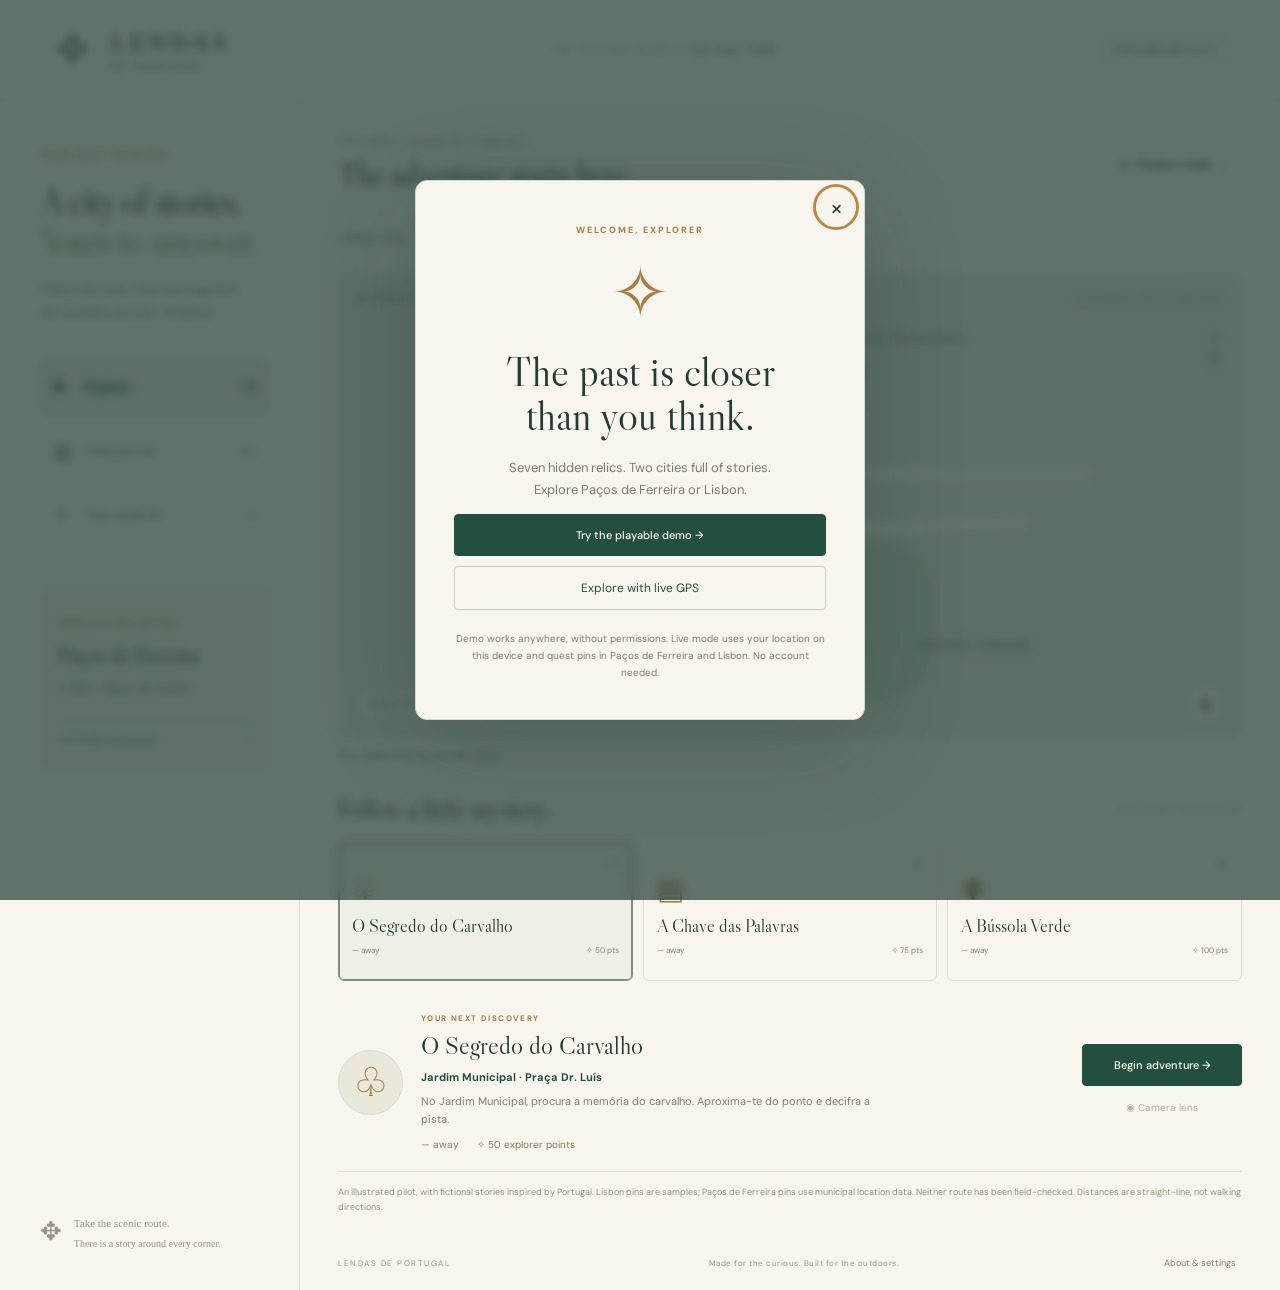
==== commit fea12edb: "v1 beta 1.0.1" ====
--- a/index.html
+++ b/index.html
@@ -1,41 +1,43 @@
 <!doctype html>
-<html lang="en"><head><meta charset="utf-8"><meta name="viewport" content="width=device-width,initial-scale=1,viewport-fit=cover"><meta name="theme-color" content="#183f36"><meta name="description" content="A playable historical treasure hunt through Lisbon. Lendas de Portugal beta."><title>Lendas de Portugal · Explorer beta</title><link rel="stylesheet" href="styles.css"><script defer src="vendor/capacitor.js"></script><script defer src="quests.js"></script><script defer src="core.js"></script><script defer src="app.js"></script></head>
+<html lang="en"><head><meta charset="utf-8"><meta name="viewport" content="width=device-width,initial-scale=1,viewport-fit=cover"><meta name="theme-color" content="#183f36"><meta name="description" content="A playable treasure hunt in Lisbon and Paços de Ferreira. Lendas de Portugal beta."><title>Lendas de Portugal · Explorer beta</title><link rel="stylesheet" href="styles.css"><script defer src="vendor/capacitor.js"></script><script defer src="quests.js"></script><script defer src="core.js"></script><script defer src="app.js"></script></head>
 <body>
-<header><a class="brand" href="#" aria-label="Lendas de Portugal home"><span class="brand-mark">✧</span><span>LENDAS<span class="brand-sub">DE PORTUGAL</span></span></a><div class="edition">THE CITY HAS SECRETS. <span>GO FIND THEM.</span></div><span class="beta">EXPLORER BETA 0.2</span></header>
+<header><a class="brand" href="#" aria-label="Lendas de Portugal home"><span class="brand-mark">✧</span><span>LENDAS<span class="brand-sub">DE PORTUGAL</span></span></a><div class="edition">THE CITY HAS SECRETS. <span>GO FIND THEM.</span></div><span class="beta">EXPLORER BETA 0.3</span></header>
 <div class="shell">
 <aside><div class="eyebrow">YOUR NEXT CHAPTER</div><h1>A city of stories.<br><em>Yours to uncover.</em></h1><p class="intro">Follow the clues. Find the forgotten.<br>Let curiosity be your compass.</p>
-<nav aria-label="Game sections"><button class="nav active" data-view="explore"><span>⌖</span> Explore <small>01</small></button><button class="nav" data-view="journal"><span>▤</span> Field journal <small id="journal-count">0/4</small></button><button class="nav" data-view="rewards"><span>✧</span> Your rewards <small id="nav-points">0</small></button></nav>
-<div class="expedition"><span class="eyebrow">THE LISBON COLLECTION</span><h3>Whispers of the old city</h3><p>Four relics. Four mysteries.<br>One curious explorer.</p><div class="progress-track"><div id="progress"></div></div><div class="progress-copy"><span id="progress-label">0 of 4 relics discovered</span><span>✧</span></div></div>
+<nav aria-label="Game sections"><button class="nav active" data-view="explore"><span>⌖</span> Explore <small>01</small></button><button class="nav" data-view="journal"><span>▤</span> Field journal <small id="journal-count">0/7</small></button><button class="nav" data-view="rewards"><span>✧</span> Your rewards <small id="nav-points">0</small></button></nav>
+<div class="expedition"><span class="eyebrow">YOUR CITY COLLECTION</span><h3 id="collection-title">Paços de Ferreira</h3><p id="collection-desc">3 relics · Paços de Ferreira</p><div class="progress-track"><div id="progress"></div></div><div class="progress-copy"><span id="progress-label">0 of 3 relics discovered</span><span>✧</span></div></div>
 <div class="side-foot"><span class="tiny-compass">✥</span><p>Take the scenic route.<br><strong>There is a story around every corner.</strong></p></div></aside>
 <main>
-<div class="main-heading"><div><div class="eyebrow">PORTUGAL / LISBON</div><h2 id="view-title">The adventure starts here.</h2></div><button id="mode-button" class="mode"><span class="status-dot"></span><span id="mode-label">Choose a mode</span> <span>⌄</span></button></div>
+<div class="main-heading"><div><div class="eyebrow" id="region-heading">PORTUGAL / PAÇOS DE FERREIRA</div><h2 id="view-title">The adventure starts here.</h2></div><button id="mode-button" class="mode"><span class="status-dot"></span><span id="mode-label">Choose a mode</span> <span>⌄</span></button></div>
+<div class="region-picker"><label for="region-select">Cidade / City</label><select id="region-select"><option value="pacos">Paços de Ferreira · 3 pontos</option><option value="lisbon">Lisboa · 4 pontos</option></select></div>
 <section id="explore" class="view">
-<div class="map" id="map"><div class="map-caption"><span class="live-dot"></span> LISBON PILOT ROUTE <span class="map-label">ILLUSTRATED · NOT A STREET MAP</span></div>
+<div class="map" id="map"><div class="map-caption"><span class="live-dot"></span> <span id="map-region">PAÇOS DE FERREIRA · PILOT ROUTE</span> <span class="map-label">ILLUSTRATED · NOT A STREET MAP</span></div>
 <svg id="map-svg" viewBox="0 0 1000 580" role="img" aria-label="Illustrated Lisbon quest map, north up. Use quest buttons below to select a destination.">
 <defs><pattern id="grid" width="32" height="32" patternUnits="userSpaceOnUse"><path d="M32 0H0V32" fill="none" stroke="#183f36" stroke-opacity=".035"/></pattern><pattern id="water" width="28" height="16" patternUnits="userSpaceOnUse"><path d="M0 8q7-5 14 0t14 0" fill="none" stroke="#568e83" stroke-opacity=".14"/></pattern><filter id="shadow"><feDropShadow dx="0" dy="4" stdDeviation="5" flood-opacity=".13"/></filter></defs>
 <rect width="1000" height="580" fill="#eae9df"/><rect width="1000" height="580" fill="url(#grid)"/>
-<path d="M620 580L1000 250V580Z" fill="#b9d3cc"/><path d="M620 580L1000 250V580Z" fill="url(#water)"/>
+<g id="lisbon-art"><path d="M620 580L1000 250V580Z" fill="#b9d3cc"/><path d="M620 580L1000 250V580Z" fill="url(#water)"/>
 <g fill="#d7dfcc" stroke="#cdd8c2" stroke-width="2"><path d="M135 100l100-40 67 100-67 52-83-29Z"/><path d="M630 105l120-28 35 81-104 40Z"/><path d="M155 380l125-30 19 66-118 65Z"/></g>
 <g fill="#dddcd1" stroke="#d0d0c3" stroke-width="1.3"><path d="M325 73l73 4-9 85-67-14Z"/><path d="M421 79l102 10-16 64-80 12Z"/><path d="M330 204l87-16 31 78-108 21Z"/><path d="M469 196l69-18 48 68-103 26Z"/><path d="M361 325l85-23 28 76-92 28Z"/><path d="M505 304l82-29 57 72-114 47Z"/><path d="M586 415l86-39 40 47-93 66Z"/><path d="M707 247l83-30 57 51-95 51Z"/><path d="M760 175l88-28 44 64-65 22Z"/><path d="M308 451l74-27 45 63-108 24Z"/></g>
 <g fill="none" stroke="#faf8ee" stroke-width="16" stroke-linecap="round"><path d="M90 310Q340 111 906 128"/><path d="M234 35q78 177 87 265t173 264"/><path d="M400 20q-6 155 83 253t189 151"/><path d="M615 25q-119 188 87 346"/><path d="M160 480q222-147 426-182t326-98"/><path d="M100 383q319-135 623-175"/></g>
 <g font-family="system-ui,sans-serif" font-size="12" letter-spacing="3" fill="#8b9585"><text x="147" y="255">MOURARIA</text><text x="562" y="118">CASTELO</text><text x="730" y="350">ALFAMA</text><text x="359" y="455">BAIXA</text><text x="760" y="485" transform="rotate(-35 760 485)" fill="#5a8d82">RIO TEJO</text></g>
+</g><g id="pacos-art" style="display:none"><rect x="335" y="95" width="255" height="95" rx="30" fill="#d7dfcc"/><rect x="380" y="335" width="300" height="200" rx="65" fill="#d7dfcc"/><g fill="none" stroke="#faf8ee" stroke-width="16"><path d="M100 250H880M180 340L800 310M490 40L470 540"/></g><g fill="#73846b" font-family="system-ui" font-size="14" letter-spacing="2"><text x="220" y="80">BIBLIOTECA MUNICIPAL</text><text x="560" y="85">JARDIM MUNICIPAL</text><text x="660" y="470">PARQUE URBANO</text></g></g>
 <path id="quest-path" fill="none" stroke="#ae814b" stroke-width="2" stroke-dasharray="5 7"/>
 <g id="markers"></g><g id="player"><circle r="24" fill="#2f6d5b" opacity=".10"/><circle r="14" fill="#fff"/><circle r="9" fill="#215a49"/><path d="M0-29l-5 10h10Z" fill="#215a49"/></g>
 </svg>
 <div class="north">N<span>↑</span></div><div class="map-bottom"><span id="map-help">Choose demo or live GPS to begin</span><button id="center-btn" class="icon-btn" title="Locate explorer" aria-label="Locate explorer">⌖</button></div>
 </div>
 <div class="status-bar"><span id="gps-status" role="status" aria-live="polite">Your adventure, at your own pace.</span><button id="retry-gps" hidden>Retry GPS</button><button id="compass-button" hidden>Enable compass</button></div>
-<div class="quest-heading"><h3>Follow a little mystery.</h3><span>04 RELICS TO DISCOVER</span></div><div id="quest-list" class="quest-list"></div>
-<div id="active-quest" class="active-quest"><div class="quest-symbol" id="active-symbol">✧</div><div class="quest-detail"><div class="eyebrow" id="quest-kicker">YOUR FIRST DISCOVERY</div><h3 id="quest-name"></h3><p id="quest-desc"></p><div class="quest-meta"><span id="distance">— m away</span><span id="quest-reward"></span></div></div><div class="quest-actions"><button id="discover" class="primary">Find this relic →</button><button id="camera-button" class="text-btn">◉ Camera lens</button><button id="walk-button" class="text-btn" hidden>Walk toward relic →</button></div></div>
-<p class="route-note">An illustrated pilot, with fictional stories inspired by Portugal. Live pins are sample Lisbon locations; the route has not been field-checked. Distances are straight-line, not walking directions.</p>
+<div class="quest-heading"><h3>Follow a little mystery.</h3><span id="quest-count">03 RELICS TO DISCOVER</span></div><div id="quest-list" class="quest-list"></div>
+<div id="active-quest" class="active-quest"><div class="quest-symbol" id="active-symbol">✧</div><div class="quest-detail"><div class="eyebrow" id="quest-kicker">YOUR FIRST DISCOVERY</div><h3 id="quest-name"></h3><p id="quest-place" class="quest-place"></p><p id="quest-desc"></p><div class="quest-meta"><span id="distance">— m away</span><span id="quest-reward"></span></div></div><div class="quest-actions"><button id="discover" class="primary">Find this relic →</button><button id="camera-button" class="text-btn">◉ Camera lens</button><button id="walk-button" class="text-btn" hidden>Walk toward relic →</button></div></div>
+<p class="route-note">An illustrated pilot, with fictional stories inspired by Portugal. Lisbon pins are samples; Paços de Ferreira pins use municipal location data. Neither route has been field-checked. Distances are straight-line, not walking directions.</p>
 </section>
 <section id="journal" class="view" hidden><div class="section-intro"><span class="eyebrow">COLLECT MOMENTS, NOT THINGS</span><h2>Your story, so far.</h2><p>Every relic has a story. The ones you discover will be kept here, on this device.</p></div><div id="journal-list" class="journal-list"></div></section>
-<section id="rewards" class="view" hidden><div class="reward-hero"><span class="eyebrow">A LITTLE CURIOSITY GOES A LONG WAY</span><div class="reward-star">✧</div><h2><span id="reward-total">0</span> explorer points</h2><p>Earned one discovery at a time.</p><span class="pill">BETA POINTS · NO CASH VALUE</span></div><div class="reward-info"><h3>Explore first. Rewards will follow.</h3><p>Collect all four relics to earn the Old City Explorer badge. Partner discounts and real-world redemption are not available in this beta.</p><div id="badge" class="badge">♜ &nbsp; Old City Explorer <span>0 / 4 relics</span></div></div></section>
+<section id="rewards" class="view" hidden><div class="reward-hero"><span class="eyebrow">A LITTLE CURIOSITY GOES A LONG WAY</span><div class="reward-star">✧</div><h2><span id="reward-total">0</span> explorer points</h2><p>Earned one discovery at a time.</p><span class="pill">BETA POINTS · NO CASH VALUE</span></div><div class="reward-info"><h3>Explore first. Rewards will follow.</h3><p>Complete a city’s relics to earn its explorer badge. Partner discounts and real-world redemption are not available in this beta.</p><div id="badge" class="badge"></div></div></section>
 <footer><span>LENDAS DE PORTUGAL</span><span>Made for the curious. Built for the outdoors.</span><button id="settings-button">About & settings</button></footer>
 </main></div>
-<dialog id="welcome"><button class="close" aria-label="Close dialog">×</button><span class="eyebrow">WELCOME, EXPLORER</span><div class="welcome-art">✧</div><h2>The past is closer<br>than you think.</h2><p>Four hidden relics. A city full of stories.<br>Start a little adventure through old Lisbon.</p><button id="start-demo" class="primary wide">Try the playable demo →</button><button id="start-live" class="secondary wide">Explore with live GPS</button><p class="fine">Demo works anywhere, without permissions. Live mode uses your location on this device and sample Lisbon pins. No account needed.</p></dialog>
+<dialog id="welcome"><button class="close" aria-label="Close dialog">×</button><span class="eyebrow">WELCOME, EXPLORER</span><div class="welcome-art">✧</div><h2>The past is closer<br>than you think.</h2><p>Seven hidden relics. Two cities full of stories.<br>Explore Paços de Ferreira or Lisbon.</p><button id="start-demo" class="primary wide">Try the playable demo →</button><button id="start-live" class="secondary wide">Explore with live GPS</button><p class="fine">Demo works anywhere, without permissions. Live mode uses your location on this device and quest pins in Paços de Ferreira and Lisbon. No account needed.</p></dialog>
 <dialog id="puzzle"><button class="close" aria-label="Close puzzle">×</button><span class="eyebrow">A SECRET WAITING TO BE UNLOCKED</span><div id="puzzle-icon" class="welcome-art"></div><h2 id="puzzle-title"></h2><p id="puzzle-question"></p><div id="answers"></div><p id="puzzle-feedback" role="status"></p></dialog>
-<dialog id="settings"><button class="close" aria-label="Close settings">×</button><span class="eyebrow">EXPLORER NOTES</span><h2>A small beta.<br>A bigger adventure.</h2><p>Your four original quests, now with puzzles and saved progress. Demo and live collections are kept separate.</p><p>Camera lens is a screen overlay, not world-anchored AR. Location stays on your device. There is no crypto, account system, or real reward redemption.</p><button id="change-mode" class="secondary wide">Change exploration mode</button><button id="reset-progress" class="text-btn wide">Reset this mode’s progress</button><p id="storage-status" class="fine"></p><p class="fine">When exploring, stop somewhere safe before using the camera. Only enter public, accessible spaces.</p></dialog>
+<dialog id="settings"><button class="close" aria-label="Close settings">×</button><span class="eyebrow">EXPLORER NOTES</span><h2>A small beta.<br>A bigger adventure.</h2><p>Four original Lisbon quests and three new Paços de Ferreira quests, with puzzles and saved progress. Demo and live collections are kept separate.</p><p>Camera lens is a screen overlay, not world-anchored AR. Location stays on your device. There is no crypto, account system, or real reward redemption.</p><button id="change-mode" class="secondary wide">Change exploration mode</button><button id="reset-progress" class="text-btn wide">Reset this mode’s progress</button><p id="storage-status" class="fine"></p><p class="fine">When exploring, stop somewhere safe before using the camera. Only enter public, accessible spaces.</p></dialog>
 <dialog id="camera"><video id="camera-video" autoplay muted playsinline></video><button class="close" aria-label="Close camera">×</button><div class="camera-caption">CAMERA LENS <span>SCREEN OVERLAY · BETA</span></div><div class="camera-relic" id="camera-relic">✧</div><div class="camera-bottom"><h2 id="camera-title"></h2><p id="camera-status" role="status"></p><button id="camera-discover" class="primary">Solve the clue →</button></div></dialog>
 <div id="toast" role="status" aria-live="polite"></div>
 </body></html>
--- a/styles.css
+++ b/styles.css
@@ -4,3 +4,5 @@
 @media(max-width:1100px){.shell{grid-template-columns:240px 1fr}aside{padding:36px 22px}main{padding:28px 24px 0}.edition{display:none}h1{font-size:31px}.quest-symbol{display:none}.quest-card{padding:14px 10px}.quest-card h4{font-size:16px}.quest-card .card-bottom{flex-direction:column}.active-quest{gap:12px}.main-heading h2{font-size:27px}}
 @media(max-width:760px){header{height:77px;padding:env(safe-area-inset-top) 20px 0}.brand{font-size:19px;gap:9px}.brand-mark{font-size:39px}.brand-sub{font-size:7px}.beta{font-size:7px;padding:7px}.shell{display:block}aside{min-height:0;border-right:0;padding:0 18px}aside>h1,aside>.eyebrow,aside>.intro,.expedition,.side-foot{display:none}nav{display:flex;border-bottom:1px solid var(--line);padding:10px 0;gap:4px}.nav{flex:1;justify-content:center;padding:10px 8px;font-size:10px;gap:7px}.nav small{display:none}.nav>span{font-size:17px;width:auto}main{padding:22px 18px 0}.main-heading{gap:8px;margin-bottom:20px}.main-heading h2{font-size:26px;max-width:210px}.mode{font-size:9px;padding:9px;gap:5px}.map svg{min-height:305px;width:140%;margin-left:-20%;max-height:400px}.map-caption{left:13px;right:13px;font-size:7px;letter-spacing:1px}.map-label{font-size:6px;max-width:94px;text-align:right;line-height:1.6}.map-bottom>span{max-width:80%;line-height:1.5;font-size:8px}.quest-heading{margin-top:17px}.quest-heading h3{font-size:24px}.quest-heading>span{font-size:7px;max-width:85px;text-align:right;line-height:1.7}.quest-list{grid-template-columns:repeat(2,1fr);gap:9px}.quest-card{min-height:116px;padding:13px}.quest-card h4{font-size:21px}.quest-card .card-bottom{flex-direction:row}.relic-icon{font-size:24px;margin-bottom:8px}.active-quest{align-items:flex-start;flex-wrap:wrap;padding:20px 0}.quest-detail{min-width:100%}.quest-detail h3{font-size:29px}.quest-detail p{font-size:12px}.quest-actions{width:100%;grid-template-columns:1fr 1fr;align-items:center}.quest-actions>#walk-button{grid-column:1/-1;background:#e8ebdf;border-radius:4px}.status-bar{font-size:9px;min-height:43px}.route-note{font-size:9px}.journal-list{grid-template-columns:1fr}.section-intro{padding:25px 0 10px}.section-intro h2{font-size:38px}.reward-hero{padding:35px 15px}.reward-hero h2{font-size:32px}footer>span:nth-child(2){display:none}footer{padding-bottom:calc(20px + env(safe-area-inset-bottom))}dialog{padding:35px 26px}.map-caption .live-dot{flex-shrink:0}}
 @media(prefers-reduced-motion:reduce){*{transition:none!important;scroll-behavior:auto!important}}
+
+.region-picker{display:flex;align-items:center;gap:12px;margin:0 0 18px}.region-picker label{font-size:11px;color:var(--muted)}.region-picker select{font:12px inherit;padding:10px 12px;border:1px solid var(--line);border-radius:5px;background:var(--paper);color:var(--ink);max-width:100%}.quest-list{grid-template-columns:repeat(var(--quest-columns,4),1fr)}.quest-detail .quest-place{font-weight:700;color:var(--green);margin-bottom:5px}.city-badge{padding:12px 0}.city-badge.earned{color:var(--green)}@media(max-width:760px){.quest-list{grid-template-columns:repeat(2,1fr)}.region-picker select{min-width:0}.map-caption #map-region{max-width:55%;line-height:1.6}}
